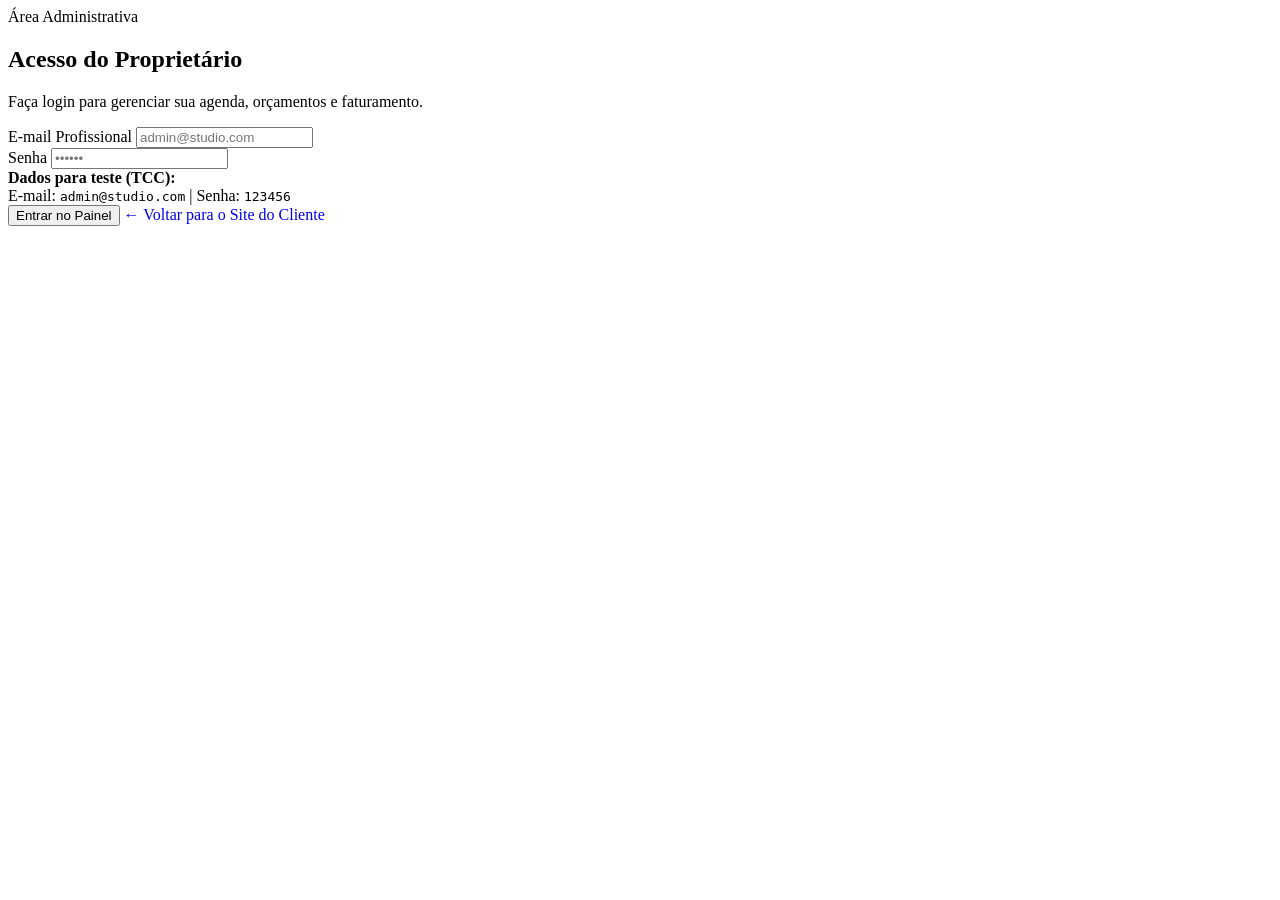
==== admin.html @ 7a159533 "Add files via upload" ====
<!DOCTYPE html>
<html lang="pt-BR">
<head>
    <meta charset="UTF-8">
    <meta name="viewport" content="width=device-width, initial-scale=1.0">
    <title>Painel Administrativo | Studio & Barbearia Pro</title>
    <link rel="stylesheet" href="Style.css">
</head>
<body>

    <div id="tela-login-admin" class="login-screen">
        <div class="card login-card">
            <div class="client-header">
                <span class="badge-admin">Área Administrativa</span>
                <h2>Acesso do Proprietário</h2>
                <p>Faça login para gerenciar sua agenda, orçamentos e faturamento.</p>
            </div>

            <form id="form-login-admin">
                <div class="form-group">
                    <label class="form-label">E-mail Profissional</label>
                    <input type="email" id="admin-email" class="form-control" placeholder="admin@studio.com" required>
                </div>
                <div class="form-group">
                    <label class="form-label">Senha</label>
                    <input type="password" id="admin-senha" class="form-control" placeholder="••••••" required>
                </div>
                <div class="demo-hint">
                    <strong>Dados para teste (TCC):</strong><br>
                    E-mail: <code>admin@studio.com</code> | Senha: <code>123456</code>
                </div>
                <button type="submit" class="btn btn-primary">Entrar no Painel</button>
                <a href="index.html" class="btn btn-secondary" style="text-decoration: none;">← Voltar para o Site do Cliente</a>
            </form>
        </div>
    </div>

    <div id="conteudo-admin" style="display: none;">
        <header class="topbar">
            <div class="container topbar-content">
                <div>
                    <h1>Painel de Gestão Administrativa</h1>
                    <p>Controle de Agenda, Orçamentos e Sinais Pix</p>
                </div>
                <div class="user-nav">
                    <a href="index.html" class="btn-header-outline" style="text-decoration: none;">Ver Site Público</a>
                    <button type="button" id="btn-logout-admin" class="btn-sm-danger">Sair</button>
                </div>
            </div>
        </header>

        <main class="container">
            <div class="stats-grid">
                <div class="stat-card">
                    <span class="stat-label">Agendamentos Totais</span>
                    <strong class="stat-value" id="stat-total">0</strong>
                </div>
                <div class="stat-card">
                    <span class="stat-label">Pendentes (Aguardando)</span>
                    <strong class="stat-value text-warning" id="stat-pendentes">0</strong>
                </div>
                <div class="stat-card">
                    <span class="stat-label">Sinal Pix Garantido (30%)</span>
                    <strong class="stat-value text-primary" id="stat-sinal">R$ 0,00</strong>
                </div>
                <div class="stat-card">
                    <span class="stat-label">Faturamento Previsto</span>
                    <strong class="stat-value text-success" id="stat-faturamento">R$ 0,00</strong>
                </div>
            </div>

            <div class="card">
                <div class="table-header-actions">
                    <div class="card-title" style="margin-bottom: 0;">Agenda & Controle Financeiro</div>
                    <div class="filter-group">
                        <input type="text" id="busca-cliente" class="form-control form-control-sm" placeholder="Buscar cliente...">
                        <select id="filtro-status" class="form-control form-control-sm">
                            <option value="Todos">Todos os Status</option>
                            <option value="Pendente">Pendentes</option>
                            <option value="Confirmado (Pix)">Confirmados (Pix)</option>
                            <option value="Concluído">Concluídos</option>
                        </select>
                    </div>
                </div>

                <div class="table-container">
                    <table class="custom-table">
                        <thead>
                            <tr>
                                <th>Data / Hora</th>
                                <th>Cliente</th>
                                <th>Serviço / Obs</th>
                                <th>Orçamento</th>
                                <th>Status</th>
                                <th>Ações</th>
                            </tr>
                        </thead>
                        <tbody id="tabela-corpo">
                        </tbody>
                    </table>
                </div>
                <div id="mensagem-vazia" class="empty-state" style="display: none;">
                    Nenhum agendamento encontrado para este filtro.
                </div>
            </div>
        </main>
    </div>

    <script src="Script.js"></script>
</body>
</html>
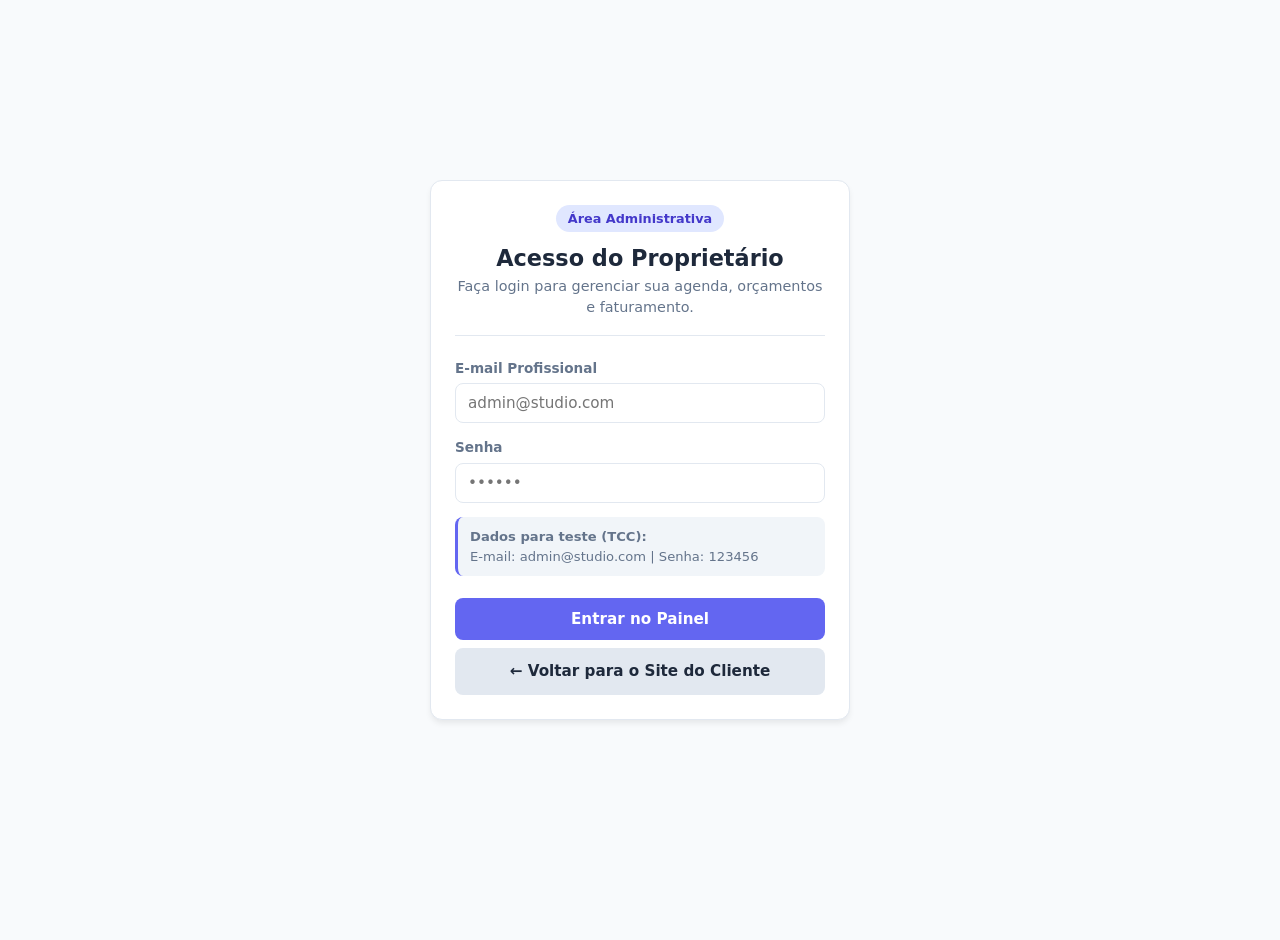
==== commit 5bc07677: "Add files via upload" ====
--- a/admin.html
+++ b/admin.html
@@ -4,7 +4,7 @@
     <meta charset="UTF-8">
     <meta name="viewport" content="width=device-width, initial-scale=1.0">
     <title>Painel Administrativo | Studio & Barbearia Pro</title>
-    <link rel="stylesheet" href="Style.css">
+    <link rel="stylesheet" href="style.css">
 </head>
 <body>
 
--- a/style.css
+++ b/style.css
@@ -0,0 +1,526 @@
+:root {
+    --primary-color: #6366f1;
+    --primary-hover: #4f46e5;
+    --success-color: #10b981;
+    --danger-color: #ef4444;
+    --warning-color: #f59e0b;
+    --background: #f8fafc;
+    --surface: #ffffff;
+    --text-main: #1e293b;
+    --text-muted: #64748b;
+    --border-color: #e2e8f0;
+    --radius: 12px;
+    --shadow: 0 4px 6px -1px rgb(0 0 0 / 0.08);
+}
+
+* {
+    margin: 0;
+    padding: 0;
+    box-sizing: border-box;
+    font-family: 'Segoe UI', system-ui, sans-serif;
+}
+
+body {
+    background-color: var(--background);
+    color: var(--text-main);
+    line-height: 1.5;
+    padding-bottom: 40px;
+}
+
+.container {
+    max-width: 1200px;
+    margin: 0 auto;
+    padding: 0 20px;
+}
+
+.mb-24 {
+    margin-bottom: 24px;
+}
+
+.topbar {
+    background: var(--surface);
+    border-bottom: 1px solid var(--border-color);
+    padding: 16px 0;
+    margin-bottom: 28px;
+}
+
+.topbar-content {
+    display: flex;
+    justify-content: space-between;
+    align-items: center;
+    flex-wrap: wrap;
+    gap: 14px;
+}
+
+.topbar h1 {
+    font-size: 1.35rem;
+    color: var(--text-main);
+}
+
+.topbar p {
+    font-size: 0.88rem;
+    color: var(--text-muted);
+}
+
+.user-nav {
+    display: flex;
+    align-items: center;
+    gap: 10px;
+}
+
+.btn-header-outline {
+    background: transparent;
+    border: 1px solid var(--primary-color);
+    color: var(--primary-color);
+    padding: 8px 14px;
+    border-radius: 8px;
+    font-size: 0.88rem;
+    font-weight: 600;
+    cursor: pointer;
+    transition: all 0.2s;
+}
+
+.btn-header-outline:hover {
+    background: var(--primary-color);
+    color: white;
+}
+
+.btn-sm-danger {
+    background: #fee2e2;
+    color: #b91c1c;
+    border: none;
+    padding: 8px 14px;
+    border-radius: 8px;
+    font-size: 0.85rem;
+    font-weight: 600;
+    cursor: pointer;
+}
+
+.login-screen {
+    min-height: 100vh;
+    display: flex;
+    align-items: center;
+    justify-content: center;
+    padding: 20px;
+}
+
+.login-card {
+    width: 100%;
+    max-width: 420px;
+}
+
+.badge-admin {
+    display: inline-block;
+    background: #e0e7ff;
+    color: #4338ca;
+    padding: 4px 12px;
+    border-radius: 50px;
+    font-size: 0.8rem;
+    font-weight: 600;
+}
+
+.demo-hint {
+    background: #f1f5f9;
+    padding: 10px 12px;
+    border-radius: 8px;
+    font-size: 0.82rem;
+    color: var(--text-muted);
+    margin-bottom: 14px;
+    border-left: 3px solid var(--primary-color);
+}
+
+.client-wrapper {
+    display: flex;
+    justify-content: center;
+}
+
+.client-card {
+    width: 100%;
+    max-width: 540px;
+}
+
+.client-header {
+    text-align: center;
+    margin-bottom: 22px;
+    padding-bottom: 16px;
+    border-bottom: 1px solid var(--border-color);
+}
+
+.client-header h2 {
+    font-size: 1.4rem;
+    margin-top: 10px;
+    color: var(--text-main);
+}
+
+.client-header p {
+    font-size: 0.9rem;
+    color: var(--text-muted);
+}
+
+.badge-live {
+    display: inline-block;
+    background: #d1fae5;
+    color: #065f46;
+    padding: 4px 12px;
+    border-radius: 50px;
+    font-size: 0.8rem;
+    font-weight: 600;
+}
+
+.budget-summary {
+    background: #f8fafc;
+    border: 1px solid var(--border-color);
+    border-radius: 8px;
+    padding: 14px 16px;
+    margin-bottom: 16px;
+}
+
+.budget-row {
+    display: flex;
+    justify-content: space-between;
+    font-size: 0.92rem;
+    color: var(--text-muted);
+    margin-bottom: 6px;
+}
+
+.budget-row:last-child {
+    margin-bottom: 0;
+}
+
+.budget-row.highlight {
+    padding-top: 8px;
+    border-top: 1px dashed var(--border-color);
+    color: var(--primary-color);
+    font-size: 1rem;
+}
+
+.stats-grid {
+    display: grid;
+    grid-template-columns: repeat(4, 1fr);
+    gap: 16px;
+    margin-bottom: 24px;
+}
+
+.stat-card {
+    background: var(--surface);
+    padding: 18px 20px;
+    border-radius: var(--radius);
+    border: 1px solid var(--border-color);
+    box-shadow: var(--shadow);
+    display: flex;
+    flex-direction: column;
+    gap: 6px;
+}
+
+.stat-label {
+    font-size: 0.85rem;
+    color: var(--text-muted);
+    font-weight: 500;
+}
+
+.stat-value {
+    font-size: 1.5rem;
+    font-weight: 700;
+}
+
+.text-warning { color: var(--warning-color); }
+.text-primary { color: var(--primary-color); }
+.text-success { color: var(--success-color); }
+
+.grid-2 {
+    display: grid;
+    grid-template-columns: 1fr 1fr;
+    gap: 12px;
+}
+
+.card {
+    background: var(--surface);
+    border-radius: var(--radius);
+    padding: 24px;
+    border: 1px solid var(--border-color);
+    box-shadow: var(--shadow);
+}
+
+.card-title {
+    font-size: 1.1rem;
+    font-weight: 700;
+    color: var(--text-main);
+    margin-bottom: 18px;
+    text-transform: uppercase;
+    letter-spacing: 0.5px;
+}
+
+.form-group {
+    margin-bottom: 14px;
+}
+
+.form-label {
+    display: block;
+    margin-bottom: 5px;
+    font-weight: 600;
+    font-size: 0.85rem;
+    color: var(--text-muted);
+}
+
+.form-control {
+    width: 100%;
+    padding: 10px 12px;
+    border: 1px solid var(--border-color);
+    border-radius: 8px;
+    background-color: var(--surface);
+    color: var(--text-main);
+    font-size: 0.95rem;
+    transition: all 0.2s ease;
+}
+
+.form-control:focus {
+    outline: none;
+    border-color: var(--primary-color);
+    box-shadow: 0 0 0 3px rgba(99, 102, 241, 0.15);
+}
+
+.btn {
+    display: inline-flex;
+    align-items: center;
+    justify-content: center;
+    gap: 6px;
+    padding: 12px 20px;
+    font-weight: 600;
+    font-size: 0.95rem;
+    border-radius: 8px;
+    border: none;
+    cursor: pointer;
+    transition: all 0.2s ease;
+    width: 100%;
+    margin-top: 8px;
+}
+
+.btn-primary {
+    background-color: var(--primary-color);
+    color: white;
+}
+
+.btn-primary:hover {
+    background-color: var(--primary-hover);
+}
+
+.btn-success {
+    background-color: var(--success-color);
+    color: white;
+}
+
+.btn-secondary {
+    background-color: #e2e8f0;
+    color: var(--text-main);
+}
+
+.btn-outline {
+    background-color: transparent;
+    border: 1px solid var(--primary-color);
+    color: var(--primary-color);
+}
+
+.table-header-actions {
+    display: flex;
+    justify-content: space-between;
+    align-items: center;
+    flex-wrap: wrap;
+    gap: 12px;
+    margin-bottom: 18px;
+}
+
+.filter-group {
+    display: flex;
+    gap: 10px;
+}
+
+.form-control-sm {
+    padding: 7px 10px;
+    font-size: 0.85rem;
+    width: auto;
+}
+
+.table-container {
+    border-radius: 8px;
+    border: 1px solid var(--border-color);
+    overflow-x: auto;
+}
+
+.custom-table {
+    width: 100%;
+    border-collapse: collapse;
+    text-align: left;
+    font-size: 0.9rem;
+}
+
+.custom-table th {
+    background-color: #f1f5f9;
+    padding: 12px 14px;
+    font-weight: 600;
+    color: var(--text-muted);
+    border-bottom: 1px solid var(--border-color);
+    white-space: nowrap;
+}
+
+.custom-table td {
+    padding: 12px 14px;
+    border-bottom: 1px solid var(--border-color);
+    vertical-align: middle;
+}
+
+.custom-table tr:last-child td {
+    border-bottom: none;
+}
+
+.badge {
+    display: inline-flex;
+    padding: 4px 10px;
+    font-size: 0.78rem;
+    font-weight: 600;
+    border-radius: 50px;
+    white-space: nowrap;
+}
+
+.badge-warning {
+    background-color: #fef3c7;
+    color: #b45309;
+}
+
+.badge-info {
+    background-color: #e0e7ff;
+    color: #4338ca;
+}
+
+.badge-success {
+    background-color: #d1fae5;
+    color: #065f46;
+}
+
+.action-buttons {
+    display: flex;
+    gap: 6px;
+}
+
+.btn-icon {
+    border: none;
+    padding: 6px 9px;
+    border-radius: 6px;
+    cursor: pointer;
+    font-size: 0.85rem;
+    color: white;
+    transition: opacity 0.2s;
+}
+
+.btn-icon:hover {
+    opacity: 0.85;
+}
+
+.btn-done { background-color: var(--success-color); }
+.btn-del { background-color: var(--danger-color); }
+
+.empty-state {
+    text-align: center;
+    padding: 30px;
+    color: var(--text-muted);
+    font-size: 0.95rem;
+}
+
+.footer-discreto {
+    text-align: center;
+    margin-top: 40px;
+    font-size: 0.82rem;
+    color: var(--text-muted);
+}
+
+.footer-discreto a {
+    color: var(--text-muted);
+    text-decoration: none;
+}
+
+.footer-discreto a:hover {
+    text-decoration: underline;
+    color: var(--primary-color);
+}
+
+.modal-overlay {
+    position: fixed;
+    inset: 0;
+    background: rgba(15, 23, 42, 0.65);
+    display: flex;
+    align-items: center;
+    justify-content: center;
+    padding: 16px;
+    z-index: 1000;
+}
+
+.modal-box {
+    background: var(--surface);
+    padding: 28px;
+    border-radius: var(--radius);
+    max-width: 440px;
+    width: 100%;
+    box-shadow: 0 20px 25px -5px rgb(0 0 0 / 0.2);
+}
+
+.modal-box h3 {
+    margin-bottom: 8px;
+    font-size: 1.2rem;
+}
+
+.modal-desc {
+    font-size: 0.9rem;
+    color: var(--text-muted);
+    margin-bottom: 16px;
+}
+
+.pix-info {
+    background: #f1f5f9;
+    padding: 12px 16px;
+    border-radius: 8px;
+    display: flex;
+    justify-content: space-between;
+    align-items: center;
+    margin-bottom: 16px;
+}
+
+.pix-info strong {
+    font-size: 1.2rem;
+    color: var(--primary-color);
+}
+
+.pix-box {
+    margin-bottom: 16px;
+}
+
+.pix-box small {
+    display: block;
+    margin-bottom: 4px;
+    color: var(--text-muted);
+}
+
+.modal-actions {
+    display: flex;
+    flex-direction: column;
+    gap: 6px;
+}
+
+@media (max-width: 960px) {
+    .stats-grid {
+        grid-template-columns: repeat(2, 1fr);
+    }
+}
+
+@media (max-width: 540px) {
+    .stats-grid {
+        grid-template-columns: 1fr;
+    }
+    .grid-2 {
+        grid-template-columns: 1fr;
+    }
+    .filter-group {
+        width: 100%;
+    }
+    .form-control-sm {
+        flex: 1;
+    }
+}
